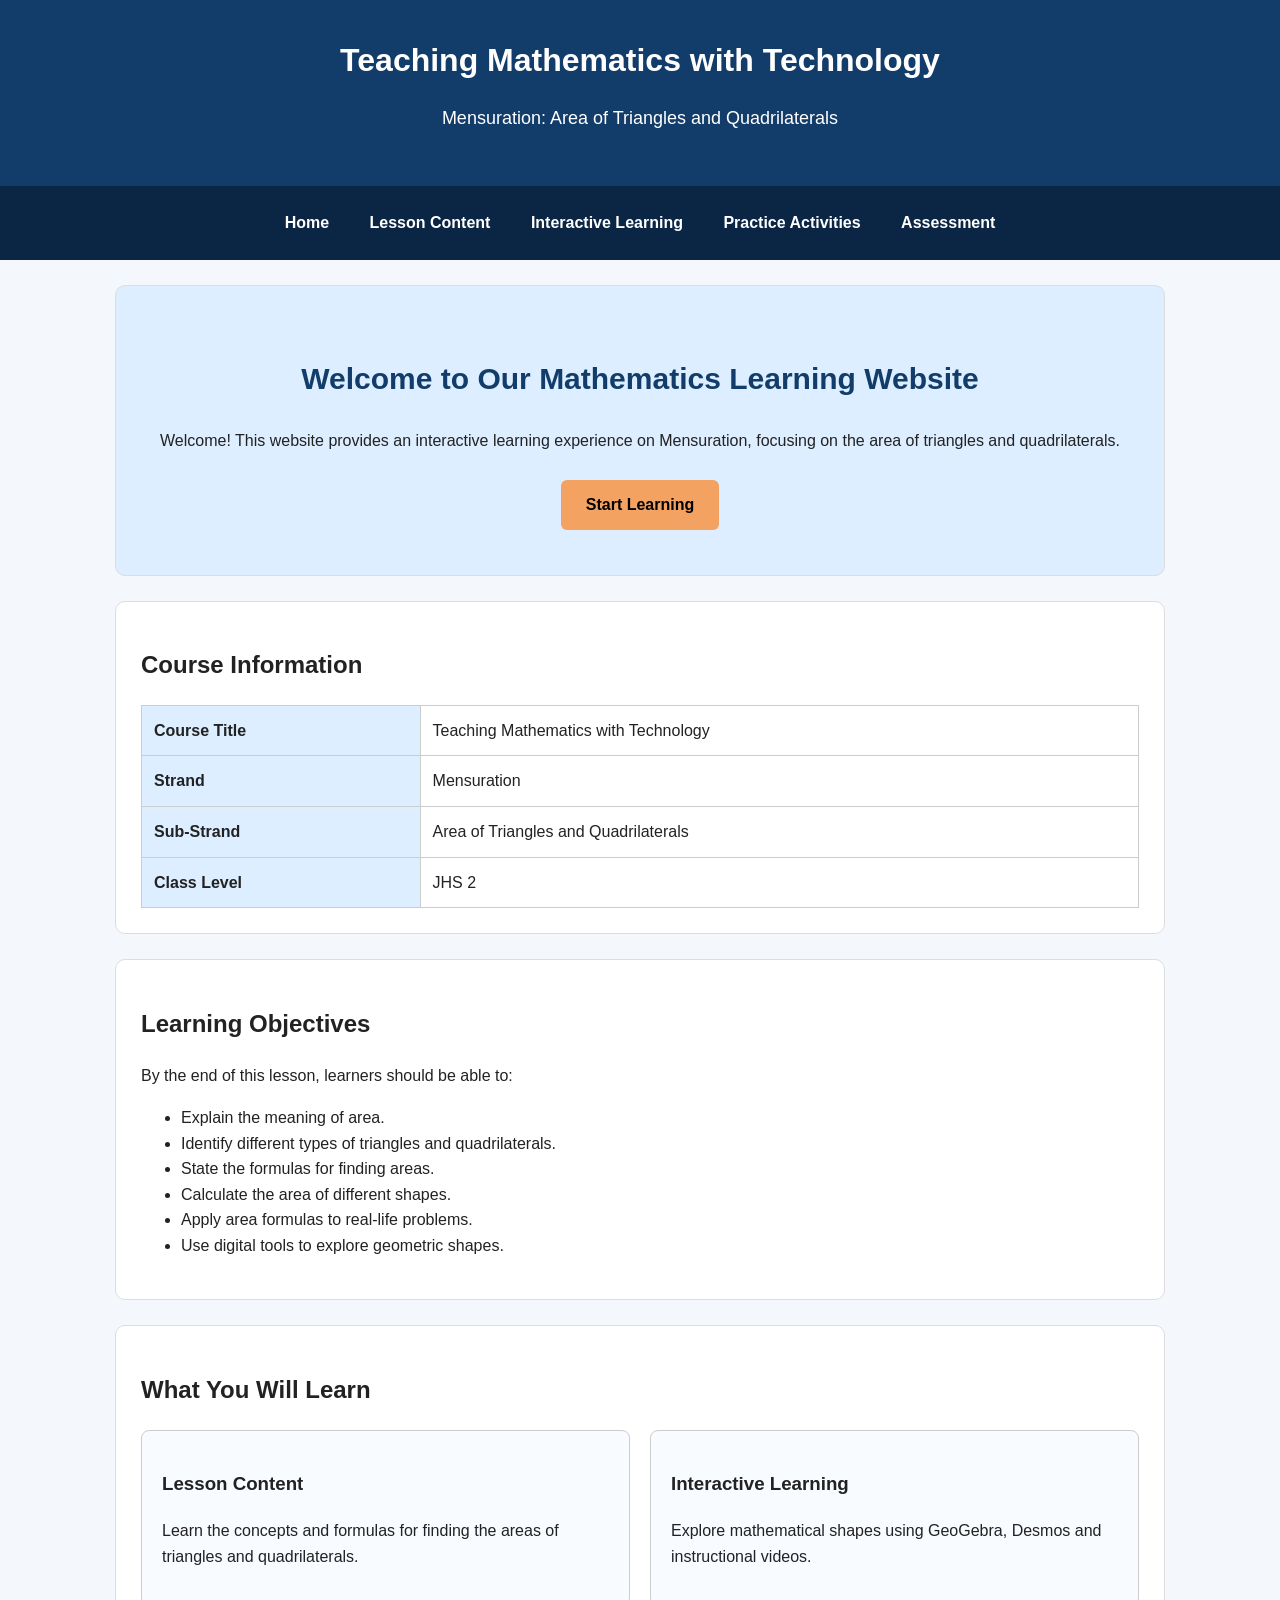
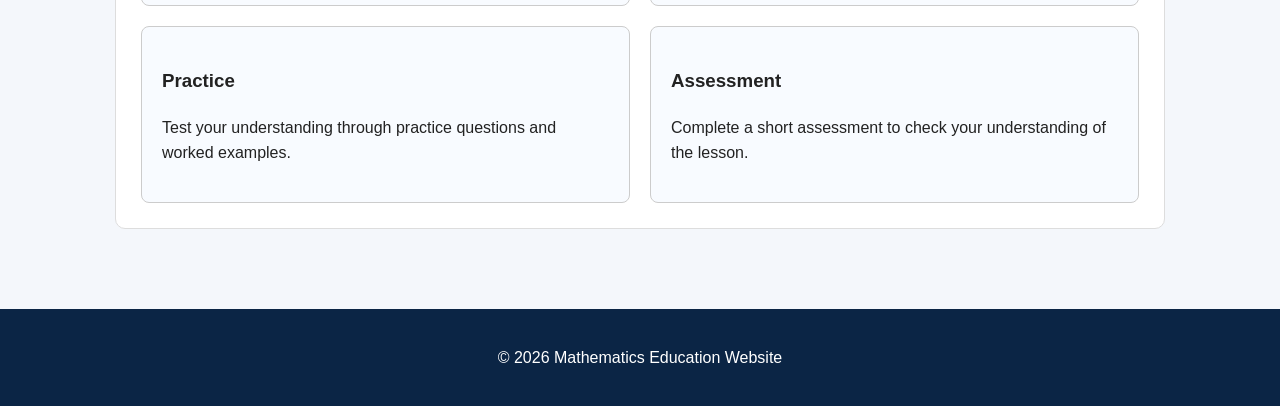
==== index.html @ fec48ea8 "Add files via upload" ====
<!DOCTYPE html>
<html lang="en">
<head>
    <meta charset="UTF-8">
    <meta name="viewport" content="width=device-width, initial-scale=1.0">
    <title>Mensuration - Mathematics Website</title>
    <link rel="stylesheet" href="style.css">
</head>

<body>

    <header>
        <h1>Teaching Mathematics with Technology</h1>
        <p>Mensuration: Area of Triangles and Quadrilaterals</p>
    </header>

    <nav>
        <a href="index.html">Home</a>
        <a href="lesson.html">Lesson Content</a>
        <a href="interactive.html">Interactive Learning</a>
        <a href="practice.html">Practice Activities</a>
        <a href="assessment.html">Assessment</a>
    </nav>

    <main>

        <section class="hero">
            <h2>Welcome to Our Mathematics Learning Website</h2>

            <p>
                Welcome! This website provides an interactive learning
                experience on Mensuration, focusing on the area of
                triangles and quadrilaterals.
            </p>

            <a class="button" href="lesson.html">
                Start Learning
            </a>
        </section>

        <section>
            <h2>Course Information</h2>

            <table>
                <tr>
                    <th>Course Title</th>
                    <td>Teaching Mathematics with Technology</td>
                </tr>

                <tr>
                    <th>Strand</th>
                    <td>Mensuration</td>
                </tr>

                <tr>
                    <th>Sub-Strand</th>
                    <td>Area of Triangles and Quadrilaterals</td>
                </tr>

                <tr>
                    <th>Class Level</th>
                    <td>JHS 2</td>
                </tr>
            </table>
        </section>

        <section>
            <h2>Learning Objectives</h2>

            <p>By the end of this lesson, learners should be able to:</p>

            <ul>
                <li>Explain the meaning of area.</li>
                <li>Identify different types of triangles and quadrilaterals.</li>
                <li>State the formulas for finding areas.</li>
                <li>Calculate the area of different shapes.</li>
                <li>Apply area formulas to real-life problems.</li>
                <li>Use digital tools to explore geometric shapes.</li>
            </ul>
        </section>

        <section>
            <h2>What You Will Learn</h2>

            <div class="cards">

                <div class="card">
                    <h3> Lesson Content</h3>
                    <p>
                        Learn the concepts and formulas for finding
                        the areas of triangles and quadrilaterals.
                    </p>
                </div>

                <div class="card">
                    <h3> Interactive Learning</h3>
                    <p>
                        Explore mathematical shapes using GeoGebra,
                        Desmos and instructional videos.
                    </p>
                </div>

                <div class="card">
                    <h3> Practice</h3>
                    <p>
                        Test your understanding through practice
                        questions and worked examples.
                    </p>
                </div>

                <div class="card">
                    <h3> Assessment</h3>
                    <p>
                        Complete a short assessment to check
                        your understanding of the lesson.
                    </p>
                </div>

            </div>
        </section>

    </main>

    <footer>
        <p>&copy; 2026 Mathematics Education Website</p>
    </footer>

</body>
</html>
---- style.css ----
* {
    box-sizing: border-box;
}

body {
    margin: 0;
    font-family: Arial, sans-serif;
    background-color: #f4f7fb;
    color: #222;
    line-height: 1.6;
}

header {
    background-color: #123c69;
    color: white;
    text-align: center;
    padding: 35px 20px;
}

header h1 {
    margin: 0;
    font-size: 32px;
}

header p {
    font-size: 18px;
}

nav {
    background-color: #0b2545;
    text-align: center;
    padding: 12px;
}

nav a {
    color: white;
    text-decoration: none;
    padding: 12px 18px;
    display: inline-block;
    font-weight: bold;
}

nav a:hover {
    background-color: #f4a261;
    color: #000;
    border-radius: 5px;
}

main {
    max-width: 1100px;
    margin: auto;
    padding: 25px;
}

section {
    background-color: white;
    margin-bottom: 25px;
    padding: 25px;
    border-radius: 10px;
    border: 1px solid #ddd;
}

.hero {
    text-align: center;
    background-color: #dceeff;
    padding: 45px 25px;
}

.hero h2 {
    font-size: 30px;
    color: #123c69;
}

.button {
    display: inline-block;
    background-color: #f4a261;
    color: #000;
    padding: 12px 25px;
    text-decoration: none;
    border-radius: 6px;
    font-weight: bold;
    margin-top: 10px;
}

.button:hover {
    background-color: #e76f51;
    color: white;
}

table {
    width: 100%;
    border-collapse: collapse;
    margin-top: 15px;
}

th,
td {
    border: 1px solid #ccc;
    padding: 12px;
    text-align: left;
}

th {
    background-color: #dceeff;
}

.cards {
    display: grid;
    grid-template-columns: repeat(2, 1fr);
    gap: 20px;
}

.card {
    border: 1px solid #ccc;
    padding: 20px;
    border-radius: 8px;
    background-color: #f8fbff;
}

.card:hover {
    transform: translateY(-5px);
    box-shadow: 0 5px 15px rgba(0, 0, 0, 0.15);
}

footer {
    background-color: #0b2545;
    color: white;
    text-align: center;
    padding: 20px;
    margin-top: 30px;
}

@media (max-width: 700px) {

    header h1 {
        font-size: 25px;
    }

    nav a {
        display: block;
        padding: 10px;
    }

    .cards {
        grid-template-columns: 1fr;
    }

    main {
        padding: 15px;
    }
}/* CSS Document */

.shape-image {
    display: block;
    width: 300px;
    max-width: 100%;
    height: auto;
    margin: 20px auto;
    border: 2px solid #123c69;
    border-radius: 8px;
}
.interactive-box {
    background-color: #f4f7fb;
    border: 2px solid #123c69;
    padding: 20px;
    margin-top: 15px;
    border-radius: 10px;
}

.video-container {
    position: relative;
    width: 100%;
    max-width: 700px;
    margin: 20px auto;
    text-align: center;
}

.video-container iframe {
    width: 100%;
    max-width: 560px;
    height: 315px;
    border-radius: 8px;
}

details {
    background-color: #dceeff;
    padding: 15px;
    border-radius: 8px;
    margin-top: 15px;
}

summary {
    cursor: pointer;
    font-weight: bold;
}
details {
    background-color: #eef6ff;
    padding: 15px;
    margin-top: 15px;
    border-radius: 8px;
    border: 1px solid #b8d4f0;
}

summary {
    cursor: pointer;
    font-weight: bold;
    color: #123c69;
}

summary:hover {
    color: #e76f51;
}
fieldset {
    border: 1px solid #ccc;
    padding: 20px;
    margin-bottom: 20px;
    border-radius: 8px;
}

legend {
    color: #123c69;
    padding: 5px;
}

label {
    display: inline-block;
    margin: 8px 0;
}

textarea {
    width: 100%;
    padding: 12px;
    margin-top: 10px;
    border: 1px solid #aaa;
    border-radius: 6px;
    font-family: Arial, sans-serif;
    font-size: 16px;
    resize: vertical;
}

button {
    background-color: #123c69;
    color: white;
    border: none;
    padding: 12px 25px;
    border-radius: 6px;
    cursor: pointer;
    font-size: 16px;
}

button:hover {
    background-color: #e76f51;
}

#message {
    color: #123c69;
    font-weight: bold;
    margin-top: 15px;
}
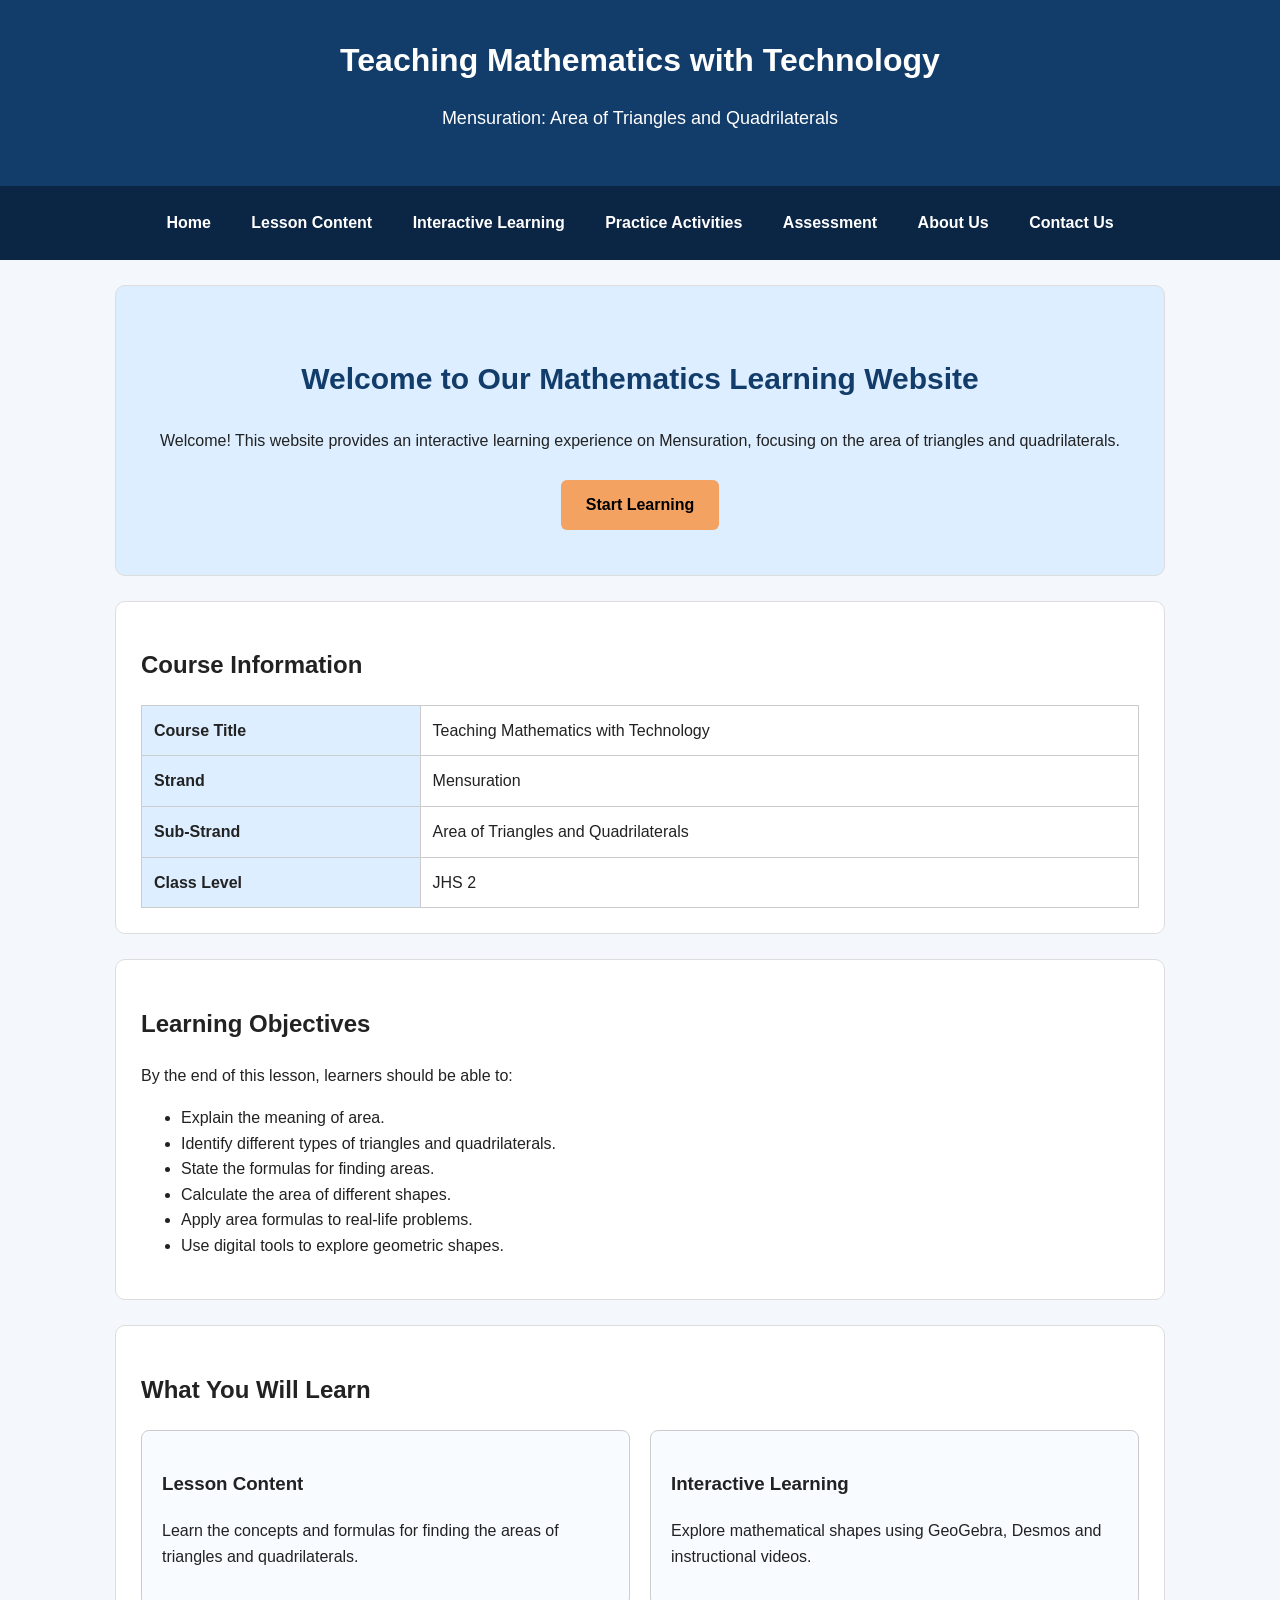
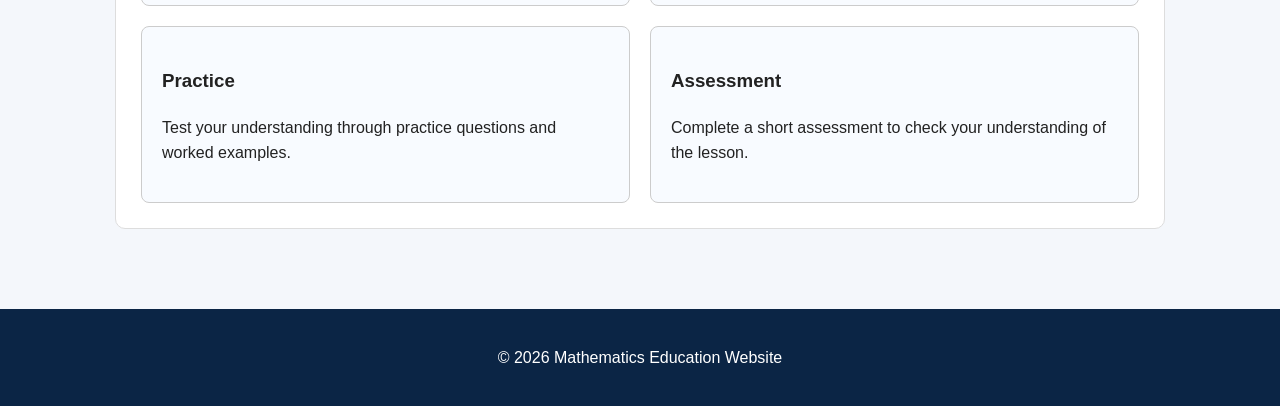
==== commit 8c0f441d: "Update index.html" ====
--- a/index.html
+++ b/index.html
@@ -20,6 +20,8 @@
         <a href="interactive.html">Interactive Learning</a>
         <a href="practice.html">Practice Activities</a>
         <a href="assessment.html">Assessment</a>
+        <a href="about.html">About Us</a>
+        <a href="contact.html">Contact Us</a>
     </nav>
 
     <main>
@@ -126,4 +128,4 @@
     </footer>
 
 </body>
-</html>+</html>
